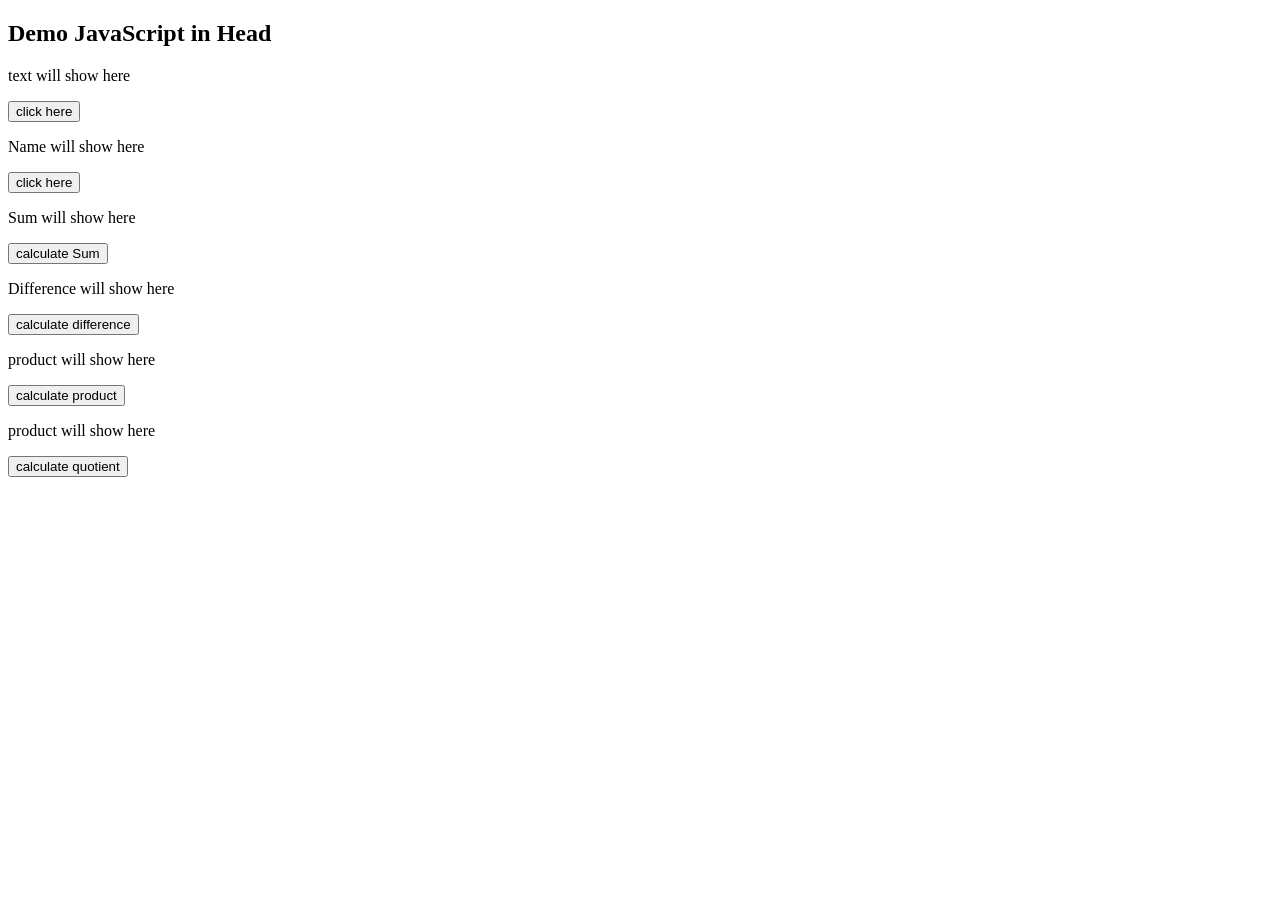
==== index.html @ 9254b8d5 "Add files via upload" ====
<!DOCTYPE html>
<html>
<head>
<script>
function myFunction() {
  document.getElementById("demo").innerHTML = "Earth is closed today";
}
function myname() {
  document.getElementById("name").innerHTML = "squidward";
}

let firstnumber = 5;
let secondnumber = 6;
let sum = firstnumber + secondnumber;

function mySum(){
document.getElementById("add").innerHTML = "The sum is" + sum;
}

let firstNumber = 4;
let secondNumber = 2;
let difference = firstNumber - secondNumber;

function myDifference(){
document.getElementById("subtract").innerHTML = "The difference is" + difference;
}

let Firstnumber = 5;
let Secondnumber = 6;
let product = Firstnumber * Secondnumber;

function myProduct(){
document.getElementById("multiply").innerHTML = "The product is" + product;
}

let firstnumbeR= 9;
let secondnumbeR = 3;
let quotient = firstnumbeR / secondnumbeR;

function myQuotient(){
document.getElementById("divide").innerHTML = "The quotient is" + quotient;
}


</script>
</head>
<body>
<h2>Demo JavaScript in Head</h2>

<p id="demo">text will show here</p>
<button type="button" onclick="myFunction()">click here</button>

<p id="name" P>Name will show here</p>
<button type="button" onclick="myname()">click here</button>

<p id="add" P>Sum will show here</p>
<button type="button" onclick="mySum()">calculate Sum</button>

<p id="subtract" P>Difference will show here</p>
<button type="button" onclick="myDifference()">calculate difference</button>

<p id="multiply" P>product will show here</p>
<button type="button" onclick="myProduct()">calculate product</button>

<p id="divide" P>product will show here</p>
<button type="button" onclick="myQuotient()">calculate quotient</button>

</body>
</html>
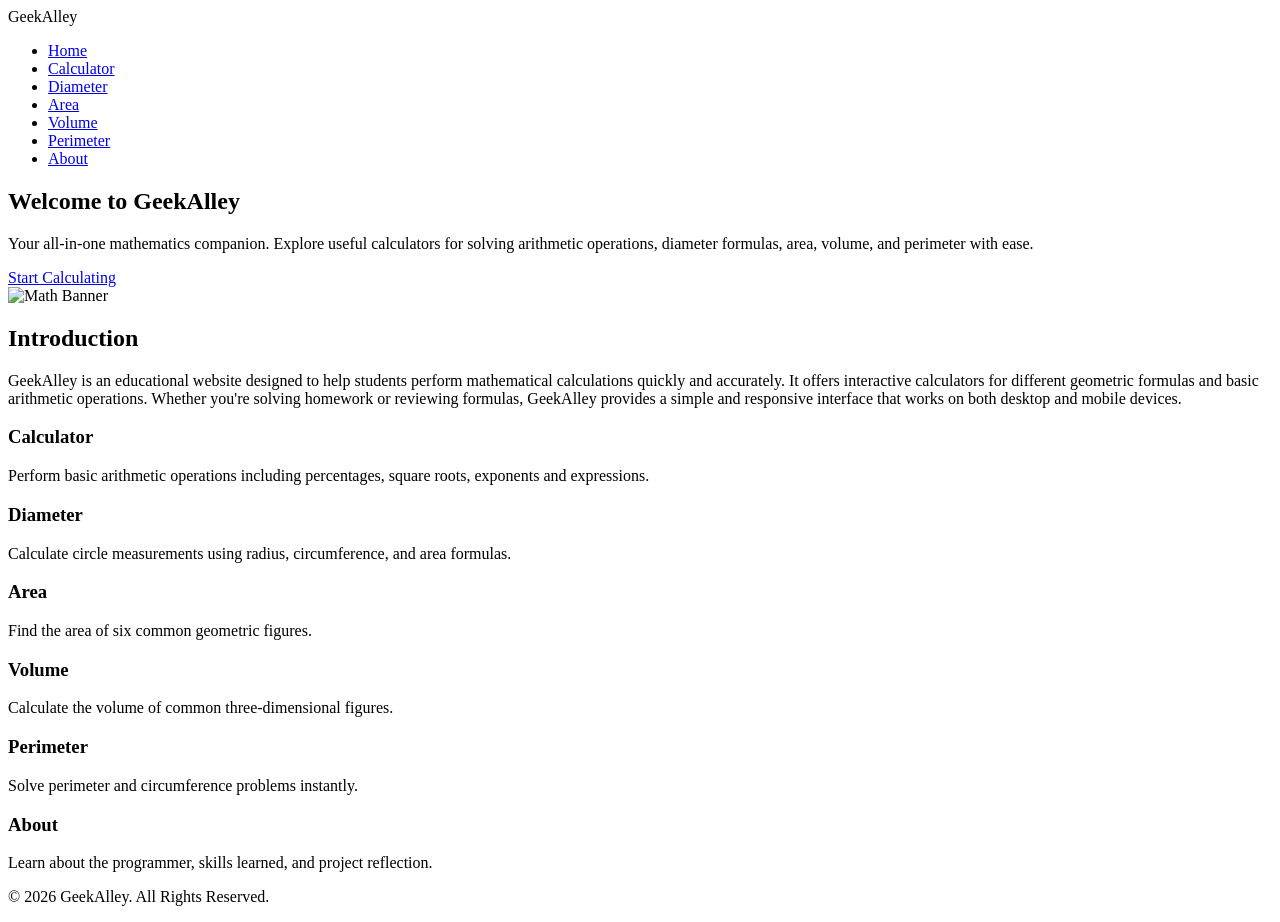
==== commit 40a2b8c2: "Revamp index.html with new layout and content Refactored HTML structure and added navigation, hero s" ====
--- a/index.html
+++ b/index.html
@@ -1,69 +1,141 @@
 <!DOCTYPE html>
-<html>
+<html lang="en">
 <head>
-<script>
-function myFunction() {
-  document.getElementById("demo").innerHTML = "Earth is closed today";
-}
-function myname() {
-  document.getElementById("name").innerHTML = "squidward";
-}
+    <meta charset="UTF-8">
+    <meta name="viewport" content="width=device-width, initial-scale=1.0">
+    <title>GeekAlley | Home</title>
 
-let firstnumber = 5;
-let secondnumber = 6;
-let sum = firstnumber + secondnumber;
-
-function mySum(){
-document.getElementById("add").innerHTML = "The sum is" + sum;
-}
-
-let firstNumber = 4;
-let secondNumber = 2;
-let difference = firstNumber - secondNumber;
-
-function myDifference(){
-document.getElementById("subtract").innerHTML = "The difference is" + difference;
-}
-
-let Firstnumber = 5;
-let Secondnumber = 6;
-let product = Firstnumber * Secondnumber;
-
-function myProduct(){
-document.getElementById("multiply").innerHTML = "The product is" + product;
-}
-
-let firstnumbeR= 9;
-let secondnumbeR = 3;
-let quotient = firstnumbeR / secondnumbeR;
-
-function myQuotient(){
-document.getElementById("divide").innerHTML = "The quotient is" + quotient;
-}
-
-
-</script>
+    <link rel="stylesheet" href="style.css">
 </head>
 <body>
-<h2>Demo JavaScript in Head</h2>
 
-<p id="demo">text will show here</p>
-<button type="button" onclick="myFunction()">click here</button>
+    <!-- Navigation -->
+    <header>
+        <nav class="navbar">
 
-<p id="name" P>Name will show here</p>
-<button type="button" onclick="myname()">click here</button>
+            <div class="logo">
+                GeekAlley
+            </div>
 
-<p id="add" P>Sum will show here</p>
-<button type="button" onclick="mySum()">calculate Sum</button>
+            <ul class="nav-links">
+                <li><a href="index.html" class="active">Home</a></li>
+                <li><a href="calculator.html">Calculator</a></li>
+                <li><a href="diameter.html">Diameter</a></li>
+                <li><a href="area.html">Area</a></li>
+                <li><a href="volume.html">Volume</a></li>
+                <li><a href="perimeter.html">Perimeter</a></li>
+                <li><a href="about.html">About</a></li>
+            </ul>
 
-<p id="subtract" P>Difference will show here</p>
-<button type="button" onclick="myDifference()">calculate difference</button>
+        </nav>
+    </header>
 
-<p id="multiply" P>product will show here</p>
-<button type="button" onclick="myProduct()">calculate product</button>
+    <!-- Banner -->
 
-<p id="divide" P>product will show here</p>
-<button type="button" onclick="myQuotient()">calculate quotient</button>
+    <section class="hero">
+
+        <div class="hero-text">
+
+            <h1>Welcome to GeekAlley</h1>
+
+            <p>
+                Your all-in-one mathematics companion. Explore useful
+                calculators for solving arithmetic operations,
+                diameter formulas, area, volume, and perimeter with ease.
+            </p>
+
+            <a href="calculator.html" class="btn">
+                Start Calculating
+            </a>
+
+        </div>
+
+        <div class="hero-image">
+            <img src="img/banner.jpg" alt="Math Banner">
+        </div>
+
+    </section>
+
+    <!-- Introduction -->
+
+    <section class="intro">
+
+        <h2>Introduction</h2>
+
+        <p>
+            GeekAlley is an educational website designed to help students
+            perform mathematical calculations quickly and accurately.
+            It offers interactive calculators for different geometric
+            formulas and basic arithmetic operations. Whether you're
+            solving homework or reviewing formulas, GeekAlley provides
+            a simple and responsive interface that works on both desktop
+            and mobile devices.
+        </p>
+
+    </section>
+
+    <!-- Features -->
+
+    <section class="cards">
+
+        <div class="card">
+            <h3>Calculator</h3>
+            <p>
+                Perform basic arithmetic operations including
+                percentages, square roots, exponents and expressions.
+            </p>
+        </div>
+
+        <div class="card">
+            <h3>Diameter</h3>
+            <p>
+                Calculate circle measurements using
+                radius, circumference, and area formulas.
+            </p>
+        </div>
+
+        <div class="card">
+            <h3>Area</h3>
+            <p>
+                Find the area of six common geometric figures.
+            </p>
+        </div>
+
+        <div class="card">
+            <h3>Volume</h3>
+            <p>
+                Calculate the volume of common three-dimensional figures.
+            </p>
+        </div>
+
+        <div class="card">
+            <h3>Perimeter</h3>
+            <p>
+                Solve perimeter and circumference problems instantly.
+            </p>
+        </div>
+
+        <div class="card">
+            <h3>About</h3>
+            <p>
+                Learn about the programmer, skills learned,
+                and project reflection.
+            </p>
+        </div>
+
+    </section>
+
+    <!-- Footer -->
+
+    <footer>
+
+        <p>
+            &copy; 2026 GeekAlley. All Rights Reserved.
+        </p>
+
+    </footer>
+
+    <script src="script.js"></script>
 
 </body>
-</html> +</html>
--- a/style.css
+++ b/style.css
@@ -0,0 +1 @@
+bebeb
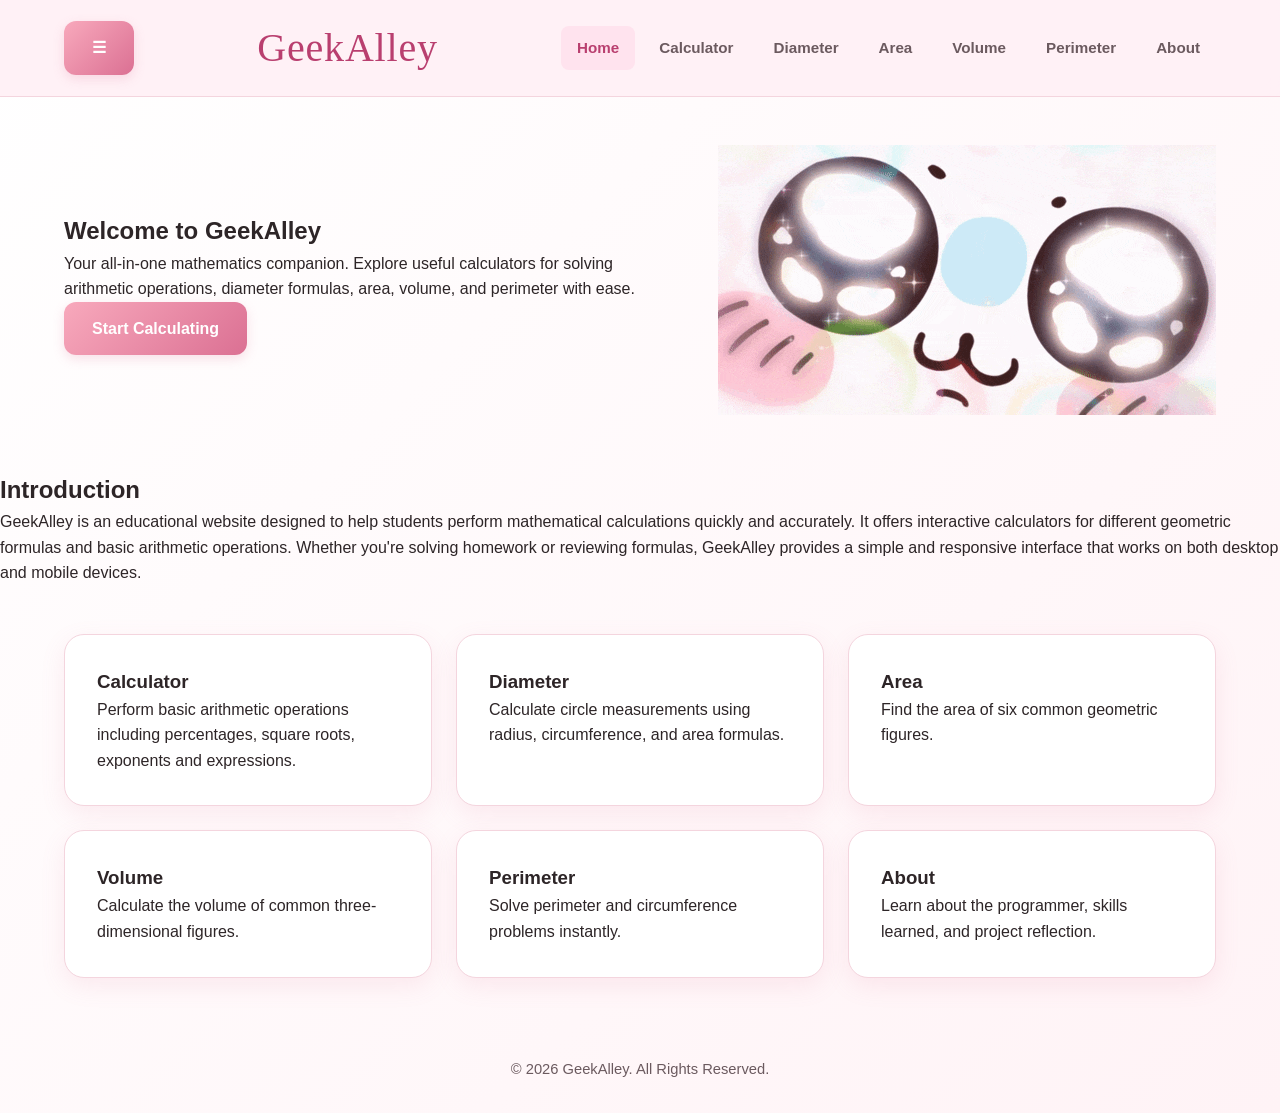
==== commit cd5c1771: "Update index.html" ====
--- a/index.html
+++ b/index.html
@@ -13,6 +13,10 @@
     <header>
         <nav class="navbar">
 
+        <button class="hamburger" aria-label="Toggle navigation" aria-expanded="false">
+  ☰
+</button>
+            
             <div class="logo">
                 GeekAlley
             </div>
--- a/style.css
+++ b/style.css
@@ -1 +1,218 @@
-bebeb
+@font-face {
+  font-family: "Aroma Vintage";
+  src: url("fonts/Aroma Vintage.ttf") format("truetype");
+}
+
+:root {
+  --primary: #f8a9bc;
+  --primary-hover: #f394ad;
+  --primary-dark: #b93f6f;
+  --secondary: #db7093;
+  --bg-gradient: linear-gradient(135deg, #ffffff 0%, #fff3f6 100%);
+  --surface: #ffffff;
+  --surface-hover: #fffafb;
+  --text-main: #2d2527;
+  --text-muted: #6b5a5f;
+  --border-color: #f4d5de;
+
+  --space-xs: 4px;
+  --space-sm: 8px;
+  --space-md: 16px;
+  --space-lg: 24px;
+  --space-xl: 32px;
+  --space-xxl: 48px;
+
+  --radius-sm: 8px;
+  --radius-md: 12px;
+  --radius-lg: 20px;
+
+  --shadow-sm: 0 2px 8px rgba(219, 112, 147, 0.08);
+  --shadow-md: 0 8px 24px rgba(219, 112, 147, 0.12);
+  --shadow-lg: 0 16px 36px rgba(219, 112, 147, 0.16);
+
+  --transition: 0.25s cubic-bezier(0.4, 0, 0.2, 1);
+}
+
+* {
+  margin: 0;
+  padding: 0;
+  box-sizing: border-box;
+}
+
+html {
+  scroll-behavior: smooth;
+}
+
+body {
+  font-family: "Poppins", sans-serif;
+  color: var(--text-main);
+  background: var(--bg-gradient);
+  min-height: 100vh;
+  line-height: 1.6;
+  font-size: 1rem;
+  -webkit-font-smoothing: antialiased;
+  text-rendering: optimizeLegibility;
+}
+
+a {
+  color: inherit;
+  text-decoration: none;
+}
+
+header {
+  position: sticky;
+  top: 0;
+  z-index: 1000;
+  background: rgba(255, 240, 245, 0.88);
+  backdrop-filter: blur(12px);
+  border-bottom: 1px solid var(--border-color);
+}
+
+.navbar,
+.hero,
+.about-container,
+.cards,
+.calculator-grid {
+  width: min(90%, 1200px);
+  margin: 0 auto;
+}
+
+.navbar {
+  display: flex;
+  justify-content: space-between;
+  align-items: center;
+  gap: var(--space-md);
+  padding: var(--space-md) 0;
+}
+
+.logo {
+  font-family: "Aroma Vintage", cursive;
+  font-size: clamp(1.8rem, 2vw + 1rem, 2.5rem);
+  color: var(--primary-dark);
+  font-weight: 400;
+  letter-spacing: 0.02em;
+}
+
+.nav-links {
+  display: flex;
+  flex-wrap: wrap;
+  gap: var(--space-sm);
+  list-style: none;
+}
+
+.nav-links a {
+  display: inline-flex;
+  align-items: center;
+  padding: 10px 16px;
+  border-radius: var(--radius-sm);
+  color: var(--text-muted);
+  font-weight: 600;
+  font-size: 0.95rem;
+  transition: background-color var(--transition), color var(--transition), transform var(--transition);
+}
+
+.nav-links a:hover,
+.nav-links .active {
+  background: #ffe3ee;
+  color: var(--primary-dark);
+}
+
+.hero,
+.about-container {
+  display: flex;
+  align-items: center;
+  gap: var(--space-xl);
+  margin: var(--space-xxl) auto;
+}
+
+.cards,
+.calculator-grid {
+  display: grid;
+  grid-template-columns: repeat(auto-fit, minmax(280px, 1fr));
+  gap: var(--space-lg);
+  margin: var(--space-xxl) auto;
+}
+
+.card,
+.profile-card {
+  background: var(--surface);
+  border: 1px solid var(--border-color);
+  border-radius: var(--radius-lg);
+  padding: var(--space-xl);
+  box-shadow: var(--shadow-md);
+  transition: transform var(--transition), box-shadow var(--transition), background-color var(--transition);
+}
+
+.profile-img {
+  width: 140px;
+  height: 140px;
+  object-fit: cover;
+  border-radius: 50%;
+  display: block;
+  margin: 0 auto 16px;
+}
+
+.card:hover,
+.profile-card:hover {
+  transform: translateY(-4px);
+  box-shadow: var(--shadow-lg);
+  background: var(--surface-hover);
+}
+
+button,
+.btn {
+  display: inline-flex;
+  align-items: center;
+  justify-content: center;
+  border: 0;
+  border-radius: var(--radius-md);
+  padding: 14px 28px;
+  font: inherit;
+  font-weight: 700;
+  color: #fff;
+  background: linear-gradient(135deg, var(--primary), var(--secondary));
+  cursor: pointer;
+  box-shadow: 0 4px 12px rgba(219, 112, 147, 0.2);
+  transition: transform var(--transition), box-shadow var(--transition), filter var(--transition);
+}
+
+button:hover,
+.btn:hover {
+  transform: translateY(-2px);
+  box-shadow: 0 6px 20px rgba(219, 112, 147, 0.28);
+  filter: brightness(1.04);
+}
+
+button:focus-visible,
+.btn:focus-visible,
+.nav-links a:focus-visible,
+input:focus-visible {
+  outline: 3px solid rgba(185, 63, 111, 0.25);
+  outline-offset: 2px;
+}
+
+input {
+  width: 100%;
+  padding: 14px;
+  margin-bottom: var(--space-md);
+  border: 2px solid var(--border-color);
+  border-radius: var(--radius-md);
+  background: #fffbfd;
+  color: var(--text-main);
+  font-size: 1rem;
+  transition: border-color var(--transition), box-shadow var(--transition), background-color var(--transition);
+}
+
+input:focus {
+  border-color: var(--secondary);
+  box-shadow: 0 0 0 4px rgba(219, 112, 147, 0.14);
+  background: #fff;
+}
+
+
+footer {
+  margin-top: var(--space-xxl);
+  padding: var(--space-xl) var(--space-md);
+  text-align: center;
+  color: var(--text-muted);
+  font-size: 0.92rem;
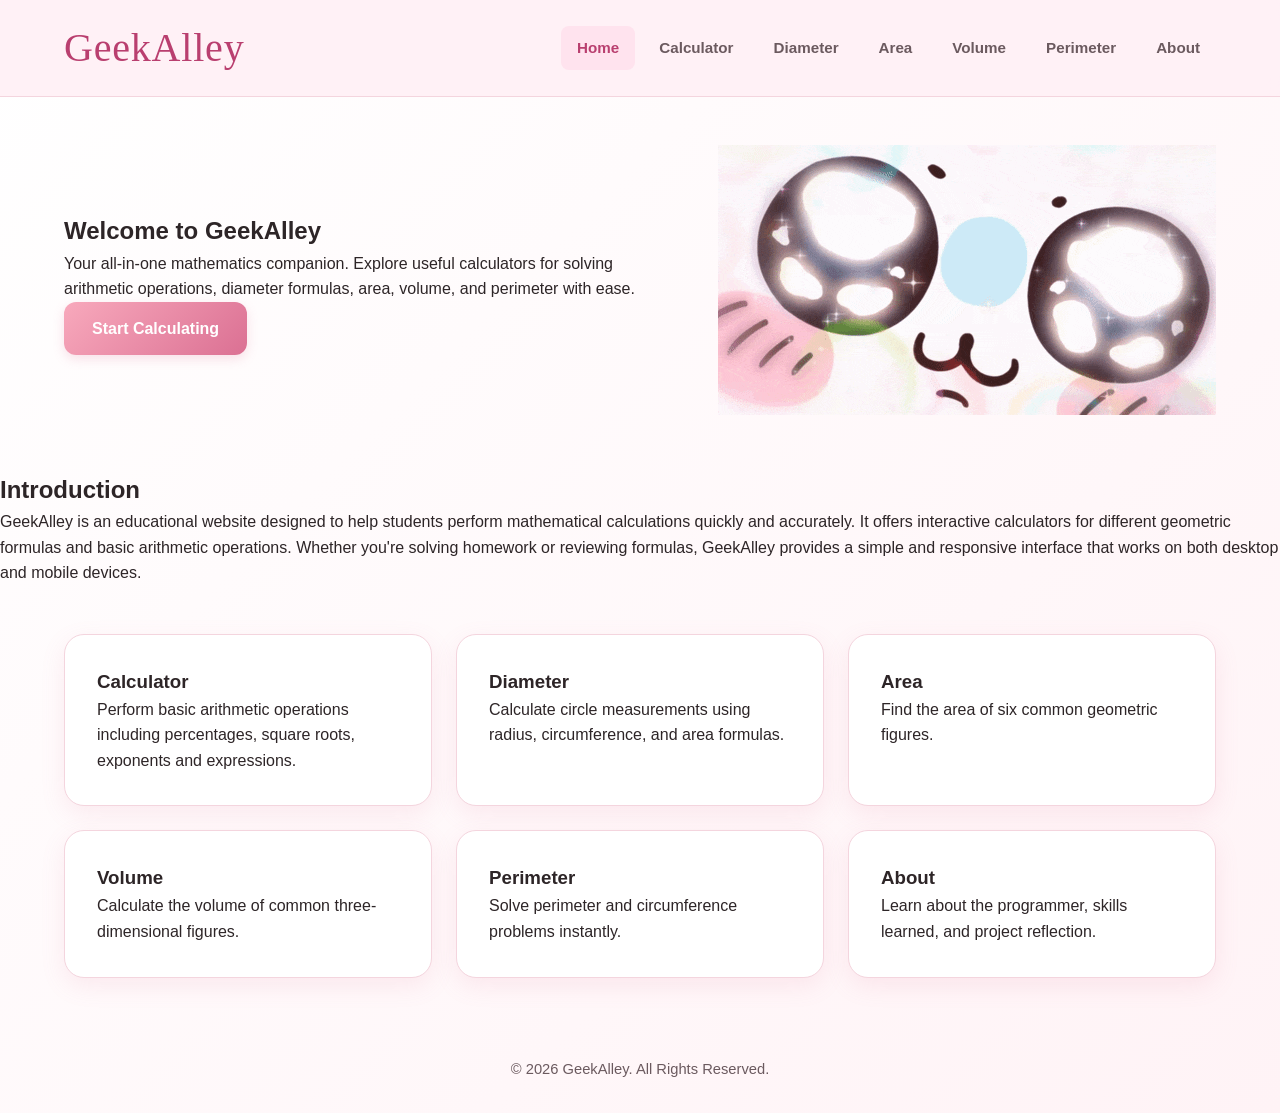
==== commit 19ab6fde: "Update index.html" ====
--- a/index.html
+++ b/index.html
@@ -66,15 +66,15 @@
 
         <h2>Introduction</h2>
 
-        <p>
-            GeekAlley is an educational website designed to help students
-            perform mathematical calculations quickly and accurately.
-            It offers interactive calculators for different geometric
-            formulas and basic arithmetic operations. Whether you're
-            solving homework or reviewing formulas, GeekAlley provides
-            a simple and responsive interface that works on both desktop
-            and mobile devices.
-        </p>
+          <p>
+              GeekAlley is an educational website designed to help students
+              perform mathematical calculations quickly and accurately.
+              It offers interactive calculators for different geometric
+              formulas and basic arithmetic operations. Whether you're
+              solving homework or reviewing formulas, GeekAlley provides
+              a simple and responsive interface that works on both desktop
+              and mobile devices.
+          </p>
 
     </section>
 
--- a/style.css
+++ b/style.css
@@ -33,6 +33,52 @@
   --transition: 0.25s cubic-bezier(0.4, 0, 0.2, 1);
 }
 
+.hamburger {
+  display: none;
+  font-size: 1.8rem;
+  background: none;
+  color: var(--primary-dark);
+  box-shadow: none;
+  padding: 8px 12px;
+}
+
+@media (max-width: 900px) {
+  .navbar {
+    flex-wrap: wrap;
+  }
+
+  .hamburger {
+    display: inline-flex;
+    margin-left: auto;
+  }
+
+  .nav-links {
+    display: none;
+    width: 100%;
+    flex-direction: column;
+    align-items: center;
+    margin-top: var(--space-sm);
+    padding: var(--space-md) 0;
+    background: rgba(255, 255, 255, 0.95);
+    border-radius: var(--radius-md);
+    box-shadow: var(--shadow-md);
+  }
+
+  .nav-links.show {
+    display: flex;
+  }
+
+  .nav-links li {
+    width: 100%;
+    text-align: center;
+  }
+
+  .nav-links a {
+    width: 100%;
+    justify-content: center;
+  }
+}
+
 * {
   margin: 0;
   padding: 0;
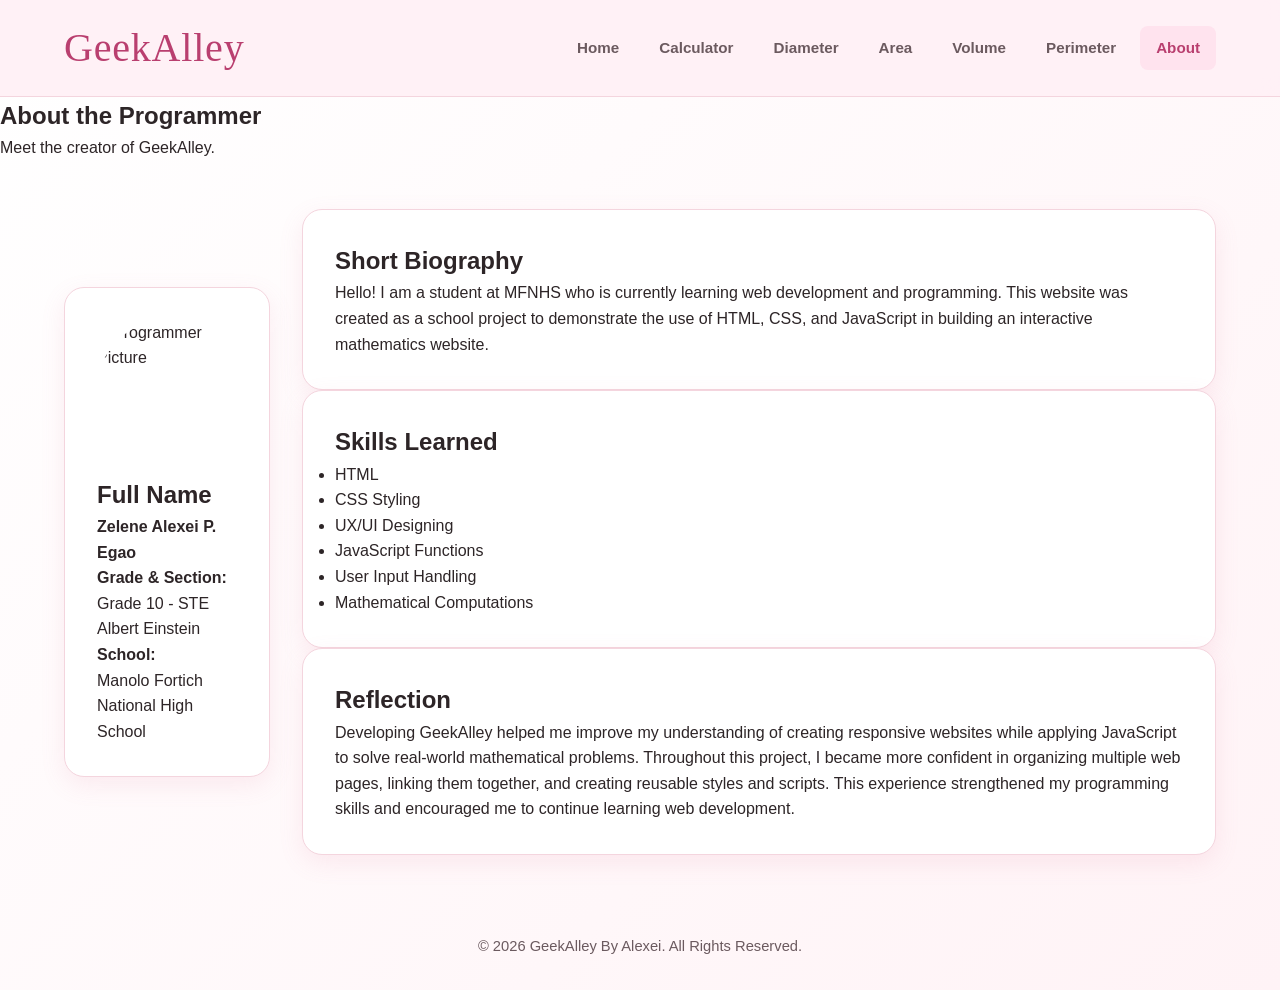
==== commit 71f829dd: "Refactor index.html for About page content" ====
--- a/index.html
+++ b/index.html
@@ -3,143 +3,89 @@
 <head>
     <meta charset="UTF-8">
     <meta name="viewport" content="width=device-width, initial-scale=1.0">
-    <title>GeekAlley | Home</title>
-
+    <title>GeekAlley | About</title>
     <link rel="stylesheet" href="style.css">
 </head>
 <body>
 
-    <!-- Navigation -->
-    <header>
-        <nav class="navbar">
+<header>
+    <nav class="navbar" aria-label="Primary Navigation">
+        <div class="logo">GeekAlley</div>
 
-        <button class="hamburger" aria-label="Toggle navigation" aria-expanded="false">
-  ☰
-</button>
-            
-            <div class="logo">
-                GeekAlley
-            </div>
+        <button class="hamburger" aria-label="Toggle navigation" aria-expanded="false">☰</button>
 
-            <ul class="nav-links">
-                <li><a href="index.html" class="active">Home</a></li>
-                <li><a href="calculator.html">Calculator</a></li>
-                <li><a href="diameter.html">Diameter</a></li>
-                <li><a href="area.html">Area</a></li>
-                <li><a href="volume.html">Volume</a></li>
-                <li><a href="perimeter.html">Perimeter</a></li>
-                <li><a href="about.html">About</a></li>
-            </ul>
+        <ul class="nav-links">
+            <li><a href="index.html">Home</a></li>
+            <li><a href="calculator.html">Calculator</a></li>
+            <li><a href="diameter.html">Diameter</a></li>
+            <li><a href="area.html">Area</a></li>
+            <li><a href="volume.html">Volume</a></li>
+            <li><a href="perimeter.html">Perimeter</a></li>
+            <li><a href="about.html" class="active">About</a></li>
+        </ul>
+    </nav>
+</header>
 
-        </nav>
-    </header>
-
-    <!-- Banner -->
-
-    <section class="hero">
-
-        <div class="hero-text">
-
-            <h1>Welcome to GeekAlley</h1>
-
-            <p>
-                Your all-in-one mathematics companion. Explore useful
-                calculators for solving arithmetic operations,
-                diameter formulas, area, volume, and perimeter with ease.
-            </p>
-
-            <a href="calculator.html" class="btn">
-                Start Calculating
-            </a>
-
-        </div>
-
-        <div class="hero-image">
-            <img src="img/banner.jpg" alt="Math Banner">
-        </div>
-
+<main>
+    <section class="page-title">
+        <h1>About the Programmer</h1>
+        <p>Meet the creator of GeekAlley.</p>
     </section>
 
-    <!-- Introduction -->
+    <section class="about-container">
+        <aside class="profile-card">
+            <img src="img/profile.jpg" alt="Programmer Picture" class="profile-img">
 
-    <section class="intro">
+            <h2>Full Name</h2>
+            <p><strong>Zelene Alexei P. Egao</strong></p>
 
-        <h2>Introduction</h2>
+            <p><strong>Grade &amp; Section:</strong></p>
+            <p>Grade 10 - STE Albert Einstein</p>
 
-          <p>
-              GeekAlley is an educational website designed to help students
-              perform mathematical calculations quickly and accurately.
-              It offers interactive calculators for different geometric
-              formulas and basic arithmetic operations. Whether you're
-              solving homework or reviewing formulas, GeekAlley provides
-              a simple and responsive interface that works on both desktop
-              and mobile devices.
-          </p>
+            <p><strong>School:</strong></p>
+            <p>Manolo Fortich National High School</p>
+        </aside>
 
+        <div class="about-content">
+            <article class="card">
+                <h2>Short Biography</h2>
+                <p>
+                    Hello! I am a student at MFNHS who is currently learning web development
+                    and programming. This website was created as a school project to demonstrate
+                    the use of HTML, CSS, and JavaScript in building an interactive mathematics website.
+                </p>
+            </article>
+
+            <article class="card">
+                <h2>Skills Learned</h2>
+                <ul>
+                    <li>HTML</li>
+                    <li>CSS Styling</li>
+                    <li>UX/UI Designing</li>
+                    <li>JavaScript Functions</li>
+                    <li>User Input Handling</li>
+                    <li>Mathematical Computations</li>
+                </ul>
+            </article>
+
+            <article class="card">
+                <h2>Reflection</h2>
+                <p>
+                    Developing GeekAlley helped me improve my understanding of creating responsive
+                    websites while applying JavaScript to solve real-world mathematical problems.
+                    Throughout this project, I became more confident in organizing multiple web pages,
+                    linking them together, and creating reusable styles and scripts. This experience
+                    strengthened my programming skills and encouraged me to continue learning web development.
+                </p>
+            </article>
+        </div>
     </section>
+</main>
 
-    <!-- Features -->
+<footer>
+    <p>&copy; 2026 GeekAlley By Alexei. All Rights Reserved.</p>
+</footer>
 
-    <section class="cards">
-
-        <div class="card">
-            <h3>Calculator</h3>
-            <p>
-                Perform basic arithmetic operations including
-                percentages, square roots, exponents and expressions.
-            </p>
-        </div>
-
-        <div class="card">
-            <h3>Diameter</h3>
-            <p>
-                Calculate circle measurements using
-                radius, circumference, and area formulas.
-            </p>
-        </div>
-
-        <div class="card">
-            <h3>Area</h3>
-            <p>
-                Find the area of six common geometric figures.
-            </p>
-        </div>
-
-        <div class="card">
-            <h3>Volume</h3>
-            <p>
-                Calculate the volume of common three-dimensional figures.
-            </p>
-        </div>
-
-        <div class="card">
-            <h3>Perimeter</h3>
-            <p>
-                Solve perimeter and circumference problems instantly.
-            </p>
-        </div>
-
-        <div class="card">
-            <h3>About</h3>
-            <p>
-                Learn about the programmer, skills learned,
-                and project reflection.
-            </p>
-        </div>
-
-    </section>
-
-    <!-- Footer -->
-
-    <footer>
-
-        <p>
-            &copy; 2026 GeekAlley. All Rights Reserved.
-        </p>
-
-    </footer>
-
-    <script src="script.js"></script>
-
+<script src="script.js"></script>
 </body>
 </html>
